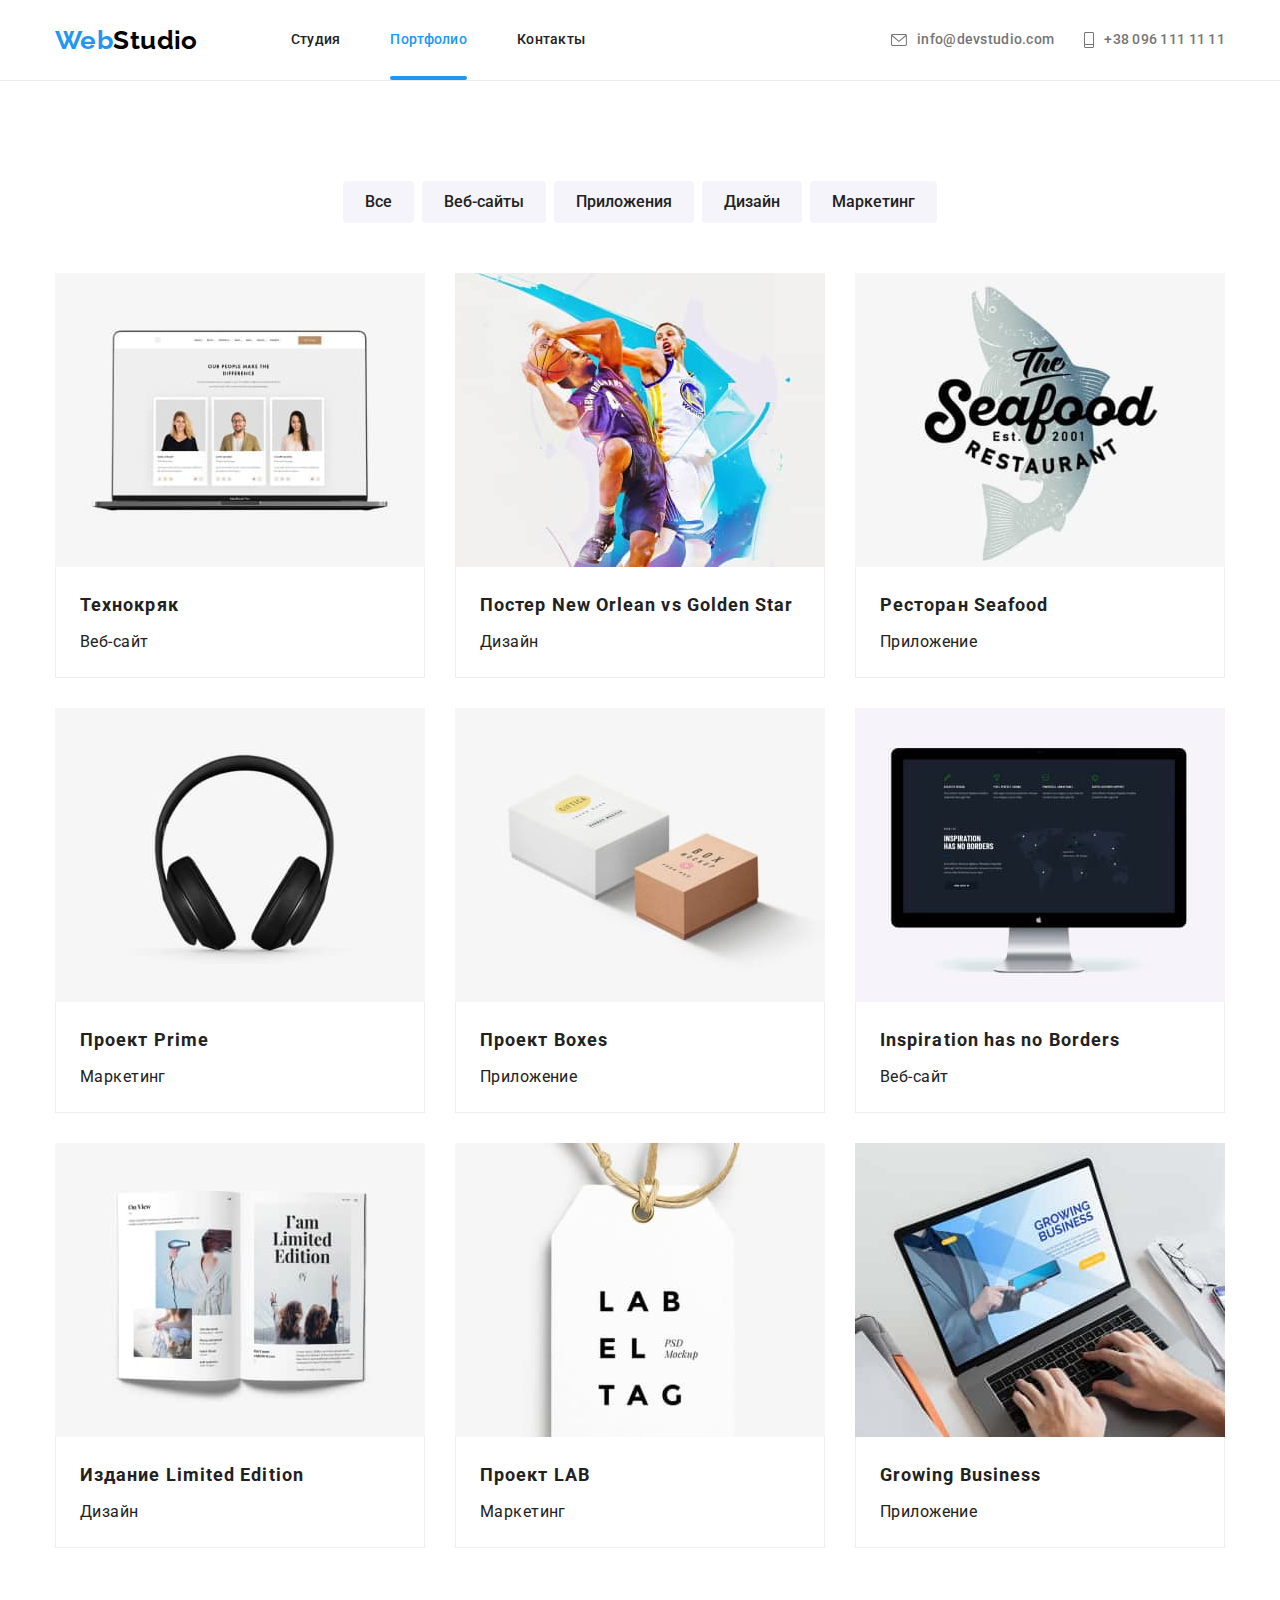
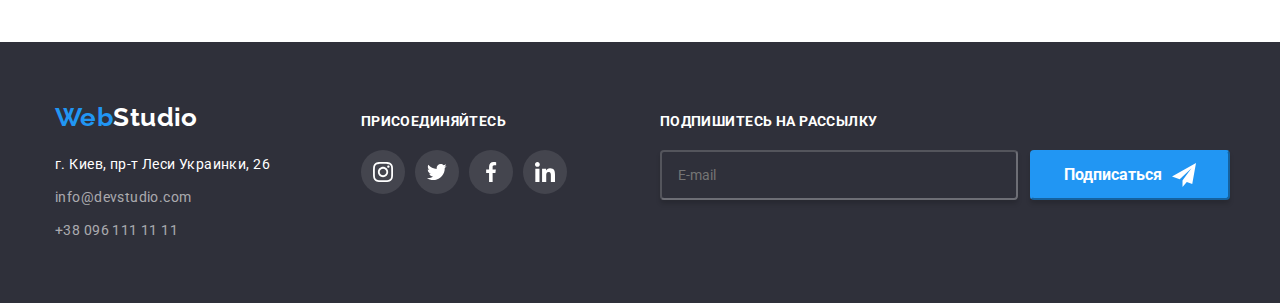
==== portfolio.html @ d02903e9 "формы валидация" ====
<!DOCTYPE html>
<html lang="ru">
<head>
    <meta charset="UTF-8">
    <meta http-equiv="X-UA-Compatible" content="IE=edge">
    <meta name="viewport" content="width=device-width, initial-scale=1.0">
    <title>Портфолио</title>
    <link rel="preconnect" href="https://fonts.gstatic.com">
    <link href="https://fonts.googleapis.com/css2?family=Raleway:wght@700&family=Roboto:wght@400;500;700;900&display=swap" rel="stylesheet">
    
    <link rel="stylesheet" href="https://cdnjs.cloudflare.com/ajax/libs/modern-normalize/1.0.0/modern-normalize.min.css">
    <link rel="stylesheet" href="./css/style.css">
</head>
<body>
    <header class="header">
        <div class="container header-container">
            <nav class="navigation">
                <a class="logo link" href="">Web<span class="logo-header">Studio</span></a>
                <ul class="menu list">
                    <li class="nav-menu"><a class="menu-link link nav " href="./index.html">Студия</a></li>
                    <li class="nav-menu"><a class="menu-link link nav current" href="./portfolio.html">Портфолио</a></li>
                    <li class="nav-menu"><a class="menu-link link nav" href="">Контакты</a></li>
                </ul>
            </nav>
            <ul class="contacts list">
                <li class="contact-blok">
                    <a class="cont-link link" href="mailto:info@devstudio.com">
                        <svg class="contact-icon" width="16px" height="12px">
                            <use href="./images/sprite.svg#mail"></use>
                        </svg>
                        info@devstudio.com</a>
                </li>
                <li class="contact-blok">
                    <a class="cont-link link" href="tel:+380961111111">
                        <svg class="contact-icon" width="10px" height="16px">
                            <use href="./images/sprite.svg#phone"></use>
                        </svg>
                        +38 096 111 11 11</a>
                </li>
            </ul>
        </div>
    </header>
    <main>
    <section class="portfolio">
        <h1 class="title visually-hidden">Наши проекты</h1>
        <div class="container">
        <ul class="list button-titles">
            <li class="button-blok">
                <button class="button-portf button" type="button">Все</button></li>
            <li class="button-blok">
                <button class="button-portf button" type="button">Веб-сайты</button></li>
            <li class="button-blok">
                <button class="button-portf button" type="button">Приложения</button></li>
            <li class="button-blok">
                <button class="button-portf button" type="button">Дизайн</button></li>
            <li class="button-blok">
                <button class="button-portf button" type="button">Маркетинг</button></li>
        </ul>
         <ul class="project-lists list">
            <li class="project-blok" >
                <a class="project-link link" href="">
                    <div class="description-bloc">
                        <img src="./images/portfolio/ws-technocryk.jpg" alt="ноутбук с заставкой компании">
                        <p class="description">Технокряк это современная площадка распространения коронавируса. Компании используют эту
                        платформу для цифрового
                        шпионажа и атак на защищённые сервера конкурентов.</p>
                    </div>
                    
                    <div class="bord">
                        <h2 class="title-primary">Технокряк</h2>
                        <p class="text-portf">Веб-сайт</p>
                    </div>
                </a>                
            </li>
            <li class="project-blok">
                <a class="project-link link" href="">
                    <img src="./images/portfolio/des-goldenstar.jpg" alt="два баскетболиста с мячем в прыжке">
                    <div class="bord">
                    <h2 class="title-primary">Постер New Orlean vs Golden Star</h2>
                    <p class="text-portf">Дизайн</p>
                </div>
                </a>
            </li>
            <li class="project-blok">
                <a class="project-link link" href="">
                    <img src="./images/portfolio/att-seafood.jpg" alt="логотип ресторана">
                    <div class="bord">
                    <h2 class="title-primary">Ресторан Seafood</h2>
                    <p class="text-portf">Приложение</p>  
                    </div> 
                </a>            
            </li>
            <li class="project-blok">
                <a class="project-link link" href="">
                    <img src="./images/portfolio/mar-prime.jpg" alt="наушники">
                    <div class="bord">
                    <h2 class="title-primary">Проект Prime</h2>
                    <p class="text-portf">Маркетинг</p>     
                    </div> 
                </a>         
            </li>
            <li class="project-blok">
                <a class="project-link link" href="">
                    <img src="./images/portfolio/boxes.jpg" alt="две коробки">
                    <div class="bord">
                    <h2 class="title-primary">Проект Boxes</h2>
                    <p class="text-portf">Приложение</p> 
                    </div>
                </a>               
            </li>
            <li class="project-blok">
                <a class="project-link link" href="">
                    <img src="./images/portfolio/ws-borders.jpg" alt="манитор компьютера">
                    <div class="bord">
                    <h2 class="title-primary">Inspiration has no Borders</h2>
                    <p class="text-portf">Веб-сайт</p>   
                    </div>
                </a>             
            </li>
            <li class="project-blok">
                <a class="project-link link" href="">
                    <img src="./images/portfolio/des-lim-edition.jpg" alt="открытый журнал">
                    <div class="bord">
                    <h2 class="title-primary">Издание Limited Edition</h2>
                    <p class="text-portf">Дизайн</p>   
                    </div>  
                </a>          
            </li>
            <li class="project-blok">
                <a class="project-link link" href="">
                    <img src="./images/portfolio/mar-lab.jpg" alt="ярлык с названием проекта">
                    <div class="bord">
                    <h2 class="title-primary">Проект LAB</h2>
                    <p class="text-portf">Маркетинг</p>   
                    </div>  
                </a>           
            </li>
            <li class="project-blok">
                <a class="project-link link" href="">
                    <img src="./images/portfolio/growing-business.jpg" alt="ноутбук с названием проекта">
                    <div class="bord">
                    <h2 class="title-primary">Growing Business</h2>
                    <p class="text-portf">Приложение</p>  
                    </div>   
                </a>           
            </li>
        </ul>
        </div>
    </section>
    </main>    
    <footer class="footer">
        <div class="container footer-blok">
            <div class="logo-address">
                <a class="logo link" href="">Web<span class="logo-footer">Studio</span></a>
                <address class="address">
                    <ul class="address-link list">
                        <li class="footer-link-board"><a class="address-link link nav" href="" target="_blank"
                                rel="noreferrer noopener">г. Киев, пр-т Леси Украинки, 26</a></li>
                        <li class="footer-link-board"><a class="mail-link link nav"
                                href="mailto:info@devstudio.com">info@devstudio.com</a></li>
                        <li><a class="tel-link link nav" href="tel:+380961111111">+38 096 111 11 11</a></li>
                    </ul>
                </address>
            </div>
            <div class="footer-social-link">
                <p class="footer-social-text">присоединяйтесь</p>
                <ul class="social-list footer-social-list list">
                    <li class="social-list-item footer-social-list-item">
                        <a class="social-list-link footer-social-list-link" href="">
                            <svg class="social-list-icon footer-social-list-icon" width="20px" height="20px">
                                <use href="./images/sprite.svg#instagram"></use>
                            </svg>
                        </a>
                    </li>
                    <li class="social-list-item footer-social-list-item">
                        <a class="social-list-link footer-social-list-link" href="">
                            <svg class="social-list-icon footer-social-list-icon" width="20px" height="20px">
                                <use href="./images/sprite.svg#twitter"></use>
                            </svg>
                        </a>
                    </li>
                    <li class="social-list-item footer-social-list-item">
                        <a class="social-list-link footer-social-list-link" href="">
                            <svg class="social-list-icon footer-social-list-icon" width="20px" height="20px">
                                <use href="./images/sprite.svg#facebook"></use>
                            </svg>
                        </a>
                    </li>
                    <li class="social-list-item footer-social-list-item">
                        <a class="social-list-link footer-social-list-link" href="">
                            <svg class="social-list-icon footer-social-list-icon" width="20px" height="20px">
                                <use href="./images/sprite.svg#linkedin"></use>
                            </svg>
                        </a>
                    </li>
                </ul>
            </div>
        <form action="#" class="email-form">
            <p class="email-form-text">Подпишитесь на рассылку</p>
            <div class="email-form-block">
                <label class="email-form-field">
                    <input type="email" class="email-form-input" placeholder="E-mail">
                </label>
                <button type="submit" class="email-form-button">Подписаться
                    <svg class="email-form-button-icon" width="24px" height="24px">
                        <use href="./images/sprite.svg#icon-send"></use>
                    </svg>
                </button>
            </div>
        </form>
        </div>
    </footer>
</body>
</html>
---- css/style.css ----
:root {
  --main-font: 'Roboto', sans-serif;
  --secondary-font: 'Raleway', sans-serif;
  --accent-color: #2196f3;
  --secondary-color: #757575;
  --body-color: #212121;
  --white-color: #fff;
  --background-color-footer-header: #2f303a;
  --nav-footer-color: #ffffff99;
  --black-color: #000;
  --indent: 30px;
  --background-icon-button: #f5f4fa;
  --icon-color: #afb1b8;
}
h1,
h2,
h3,
h4,
h5,
h6,
p {
  margin-top: 0;
  margin-bottom: 0;
}
ul,
ol {
  margin-top: 0;
  margin-bottom: 0;
  padding-left: 0;
}
img {
  display: block;
}
body {
  color: var(--body-color);
  font-family: var(--main-font);
  font-size: 14px;
  letter-spacing: 0.03em;
  font-style: normal;
  font-weight: 400;
}
/* ===  COMPONENTS  === */
.list {
  list-style: none;
}
.link {
  text-decoration: none;
  color: var(--body-color);
}
.current {
  color: var(--accent-color);
}
.visually-hidden {
  position: absolute;
  width: 1px;
  height: 1px;
  margin: -1px;
  border: 0;
  padding: 0;

  white-space: nowrap;
  clip-path: inset(100%);
  clip: rect(0 0 0 0);
  overflow: hidden;
}
.container {
  width: 1200px;
  padding-left: 15px;
  padding-right: 15px;
  margin: 0 auto;
}

.section-title {
  font-weight: 700;
  font-size: 36px;
  line-height: 1.17;
  text-align: center;
}

.button {
  cursor: pointer;
}
.current {
  position: relative;
  color: var(--accent-color);
}
.current::after {
  content: ' ';
  display: block;
  position: absolute;
  width: 100%;
  height: 4px;
  border-radius: 2px;
  background-color: var(--accent-color);
  margin-top: 28px;
}
/* ===== header =====*/
.header-container {
  display: flex;
  align-items: center;
  justify-content: space-between;
}
.header {
  border-bottom: 1px solid #ececec;
}
.navigation {
  display: flex;
  align-items: center;
}
.menu {
  display: flex;
  justify-content: center;
}
.menu-link {
  display: block;
  transition-property: color;
  transition-duration: 250ms;
  transition-timing-function: cubic-bezier(0.4, 0, 0.2, 1);
}
.nav-menu:not(:last-child) {
  margin-right: 50px;
}
.menu-link:hover,
.menu-link:focus {
  color: var(--accent-color);
}
.logo {
  font-family: var(--secondary-font);
  font-weight: 700;
  font-size: 26px;
  line-height: 1.19;
  color: var(--accent-color);
  margin-right: 93px;
  transition-property: color;
  transition-duration: 250ms;
  transition-timing-function: cubic-bezier(0.4, 0, 0.2, 1);
}
.logo-header {
  color: var(--black-color);
  transition-property: color;
  transition-duration: 250ms;
  transition-timing-function: cubic-bezier(0.4, 0, 0.2, 1);
}
.logo-header:hover,
.logo-header:focus {
  color: var(--accent-color);
}
.logo:hover,
.logo:focus {
  color: var(--accent-color);
}

.menu,
.cont-link {
  font-family: var(--main-font);
  font-weight: 500;
  line-height: 1.14;
  letter-spacing: 0.02em;
  color: var(--secondary-color);
}
.contacts {
  display: flex;
  justify-content: center;
}
.contact-blok {
  display: flex;
  align-items: center;
  fill: var(--secondary-color);
}
.contact-blok:not(:first-child) {
  margin-left: var(--indent);
}
.cont-link {
  display: flex;
  align-items: center;
  padding: 32px 0;
  transition-property: color;
  transition-duration: 250ms;
  transition-timing-function: cubic-bezier(0.4, 0, 0.2, 1);
}
.contact-icon {
  align-items: center;
  margin-right: 10px;
  transition-property: color;
  transition-duration: 250ms;
  transition-timing-function: cubic-bezier(0.4, 0, 0.2, 1);
}
.cont-link:hover,
.cont-link:focus {
  color: var(--accent-color);
}
.cont-link:hover .contact-icon,
.cont-link:focus .contact-icon {
  fill: var(--accent-color);
}

/* ===== end header =====*/
/* ======== hero ========*/
.hero {
  background-color: #c4c4c4;
  text-align: center;
  padding-top: 200px;
  padding-bottom: 200px;
  background-image: linear-gradient(rgba(47, 48, 58, 0.4), rgba(47, 48, 58, 0.4)),
    url(../images/hero.jpg);
  background-repeat: no-repeat;
  max-width: 1600px;
  margin: auto;
  background-position: center;
  background-size: cover;
}
.hero-title {
  font-weight: 900;
  font-size: 44px;
  line-height: 1.36;
  letter-spacing: 0.06em;
  text-transform: uppercase;
  color: var(--white-color);
  margin-bottom: var(--indent);
}
.hero-button {
  font-style: normal;
  font-weight: 700;
  font-size: 16px;
  line-height: 1.88;
  display: flex;
  letter-spacing: 0.06em;
  color: var(--white-color);
  background-color: var(--accent-color);
  margin-left: auto;
  margin-right: auto;
  padding: 10px 32px;
  border-radius: 4px;
  border: transparent;
}
/* ======== end hero ========*/
/* ======  advantages ====== */
.advant-lists {
  align-content: center;
  display: flex;
}
.section-bord {
  padding: 94px 0;
}
.advant-menu {
  flex-basis: calc(100% / 4);
}
.advant-menu:not(:last-child) {
  margin-right: var(--indent);
}
.advant-title {
  font-weight: 700;
  line-height: 1.14;
  margin-top: var(--indent);
  text-transform: uppercase;
}
.text {
  line-height: 1.71;
  color: var(--secondary-color);
  display: block;
  margin-top: 10px;
}
.icon-blok {
  display: flex;
  align-items: center;
  justify-content: center;
  height: 120px;
  border: 1px solid var(--background-icon-button);
  border-radius: 4px;
  background-color: var(--background-icon-button);
}

/* ===== end advantages ===== */
/* ======== our work ======== */
.work {
  padding-bottom: 94px;
}
.section-title {
  margin-bottom: 50px;
}
.work-lists {
  display: flex;
  flex-wrap: wrap;
}
.work-img {
  width: 370px;
  position: relative;
  overflow: hidden;
}
.work-img:not(:last-child) {
  margin-right: var(--indent);
}
.work-text {
  position: absolute;
  left: 0;
  bottom: 0;
  width: 100%;
  height: 70px;
  display: flex;
  justify-content: center;
  align-items: center;
  color: var(--white-color);
  background-color: rgba(47, 48, 58, 0.8);
  text-transform: uppercase;
}
/* ====== end our work ======= */
/* ======== our team ======== */

.team {
  background-color: var(--background-icon-button);
  padding-top: 94px;
  padding-bottom: 94px;
}
.section-title {
  margin-bottom: 50px;
}
.team-list {
  display: flex;
  flex-wrap: wrap;
  margin-right: calc(-1 * var(--indent));
  margin-bottom: calc(-1 * var(--indent));
}
.social-list {
  display: flex;
  justify-content: space-between;
}
.social-list-link:hover,
.social-list-link:focus {
  background-color: var(--accent-color);
}
.social-list-icon {
  fill: var(--icon-color);
  transition-property: fill;
  transition-duration: 250ms;
  transition-timing-function: cubic-bezier(0.4, 0, 0.2, 1);
}
.social-list-link:hover .social-list-icon,
.social-list-link:focus .social-list-icon {
  fill: var(--white-color);
}
.social-list-link {
  display: flex;
  width: 44px;
  height: 44px;
  background-color: var(--white-color);
  border-radius: 50%;
  align-items: center;
  justify-content: center;
  transition-property: background-color;
  transition-duration: 250ms;
  transition-timing-function: cubic-bezier(0.4, 0, 0.2, 1);
}
.staff {
  flex-basis: calc(100% / 4 - var(--indent));
  margin-right: var(--indent);
  margin-bottom: var(--indent);
  background: var(--white-color);
  box-shadow: 0px 1px 3px rgba(0, 0, 0, 0.12), 0px 1px 1px rgba(0, 0, 0, 0.14),
    0px 2px 1px rgba(0, 0, 0, 0.2);
  border-radius: 0px 0px 4px 4px;
}
.staff-title {
  font-weight: 500;
  font-size: 16px;
  line-height: 1.19;
  text-align: center;
  margin-bottom: 10px;
}
.staff-text {
  font-size: 16px;
  line-height: 1.19;
  text-align: center;
  color: var(--secondary-color);
  margin-bottom: 16px;
}
.name-box {
  padding: 30px 32px;
}
/* ====== end our team ======= */

/* ===== our clients ===== */
.clients-box {
  display: flex;
  justify-content: space-between;
}
.clients-title {
  text-align: center;
  margin-bottom: 50px;
}
.client-link {
  display: flex;
  width: 170px;
  height: 92px;
  align-items: center;
  justify-content: center;
  border: 1px solid var(--icon-color);
  border-radius: 4px;
  transition-property: border-color;
  transition-duration: 250ms;
  transition-timing-function: cubic-bezier(0.4, 0, 0.2, 1);
}
.client-logo {
  fill: var(--icon-color);
  transition-property: fill;
  transition-duration: 250ms;
  transition-timing-function: cubic-bezier(0.4, 0, 0.2, 1);
}
.client-link:hover,
.client-link:focus {
  border-color: var(--accent-color);
}
.client-link:hover .client-logo,
.client-link:focus .client-logo {
  fill: var(--accent-color);
}

/* ===== end our clients ===== */

/* ======= footer ========= */
.footer {
  background-color: var(--background-color-footer-header);
  padding-top: 60px;
  padding-bottom: 60px;
}
.footer-link-board {
  margin-bottom: 9px;
}
.logo-footer {
  color: var(--white-color);
  transition-property: color;
  transition-duration: 250ms;
  transition-timing-function: cubic-bezier(0.4, 0, 0.2, 1);
}
.logo-footer:hover,
.logo-footer:focus {
  color: var(--accent-color);
}
.address-link,
.mail-link,
.tel-link {
  font-style: normal;
  font-family: var(--main-font);
  line-height: 1.71;
}
.address-link {
  color: var(--white-color);
  margin-top: 20px;
}
.mail-link,
.tel-link {
  color: var(--nav-footer-color);
}
.footer-blok {
  display: flex;
  align-items: baseline;
}
.footer-social-link {
  margin-left: 70px;
  margin-right: 93px;
}
.footer-social-text {
  font-weight: 700;
  font-size: 14px;
  line-height: 1.14;
  text-align: left;
  text-transform: uppercase;
  color: var(--white-color);
  margin-bottom: 20px;
  fill: var(--accent-color);
}
.footer-social-list-item:not(:first-child) {
  margin-left: 10px;
}
.footer-social-list-link {
  background-color: rgba(255, 255, 255, 0.1);
}
.footer-social-list-icon {
  fill: var(--white-color);
}
.email-form-text {
  font-weight: 700;
  font-size: 14px;
  line-height: 1.17;
  text-align: left;
  text-transform: uppercase;
  color: var(--white-color);
  margin-bottom: 20px;
}
.email-form-block {
display: flex;
justify-content: space-between;
}
.email-form-input {
  width: 358px;
  height: 50px;
  color: var(--white-color);
  background-color: var(--background-color-footer-header);
  border-color: rgba(255, 255, 255, 0.3);
  border-radius: 4px;
  box-shadow: 0 4px 4px rgba(0, 0, 0, 0.15);
  padding-left: 16px;
}
.email-form-input::placeholder {
  color: rgba(255, 255, 255, 0,6);
}
.email-form-button {
  width: 200px;
  height: 50px;
  display: flex;
  align-items: center;
  justify-content: center;
  fill: var(--white-color);
  background-color: var(--accent-color);
  font-weight: 700;
  font-size: 16px;
  line-height: 1.88;
  color: var(--white-color);
  box-shadow: 0 4px 4px rgba(0, 0, 0, 0.15);
  border-color: var(--accent-color);
  border-radius: 4px;
  padding: 0;
}
.email-form-button-icon {
  margin-left: 10px;
}
.email-form-field {
  margin-right: 12px;
}

/* ====== end footer ======= */

/* ==portfolio== */
.portfolio {
  padding-top: 100px;
  padding-bottom: 94px;
}
.button-titles {
  display: flex;
  margin-bottom: 50px;
  justify-content: center;
}
.button-portf {
  font-family: var(--main-font);
  font-weight: 500;
  font-size: 16px;
  line-height: 1.63;
  text-align: center;
  color: var(--body-color);
  padding: 8px 22px;
  border-radius: 4px;
  background: var(--background-icon-button);
  border: transparent;
  transition-property: background-color, color, box-shadow;
  transition-duration: 250ms;
  transition-timing-function: cubic-bezier(0.4, 0, 0.2, 1);
}
.button-blok:not(:last-child) {
  margin-right: 8px;
}
.button-portf:hover,
.button-portf:focus {
  background-color: var(--accent-color);
  color: var(--white-color);
  box-shadow: 0px 3px 1px rgba(0, 0, 0, 0.1), 0px 1px 2px rgba(0, 0, 0, 0.08),
    0px 2px 2px rgba(0, 0, 0, 0.12);
}
.project-lists {
  display: flex;
  flex-wrap: wrap;
  margin-right: calc(-1 * var(--indent));
  margin-bottom: calc(-1 * var(--indent));
}
.project-blok {
  display: flex;
  flex-basis: calc(100% / 3 - var(--indent));
  margin-right: var(--indent);
  margin-bottom: var(--indent);
}
.project-link {
  transition-property: box-shadow;
  transition-duration: 250ms;
  transition-timing-function: cubic-bezier(0.4, 0, 0.2, 1);
}
.project-link:hover,
.project-link:focus {
  box-shadow: 1px 4px 6px rgba(0, 0, 0, 0.16), 0 4px 4px rgba(0, 0, 0, 0.06),
    0 1px 1px rgba(0, 0, 0, 0.12);
}
.description-bloc {
  position: relative;
  overflow: hidden;
}
.description {
  font-family: var(--main-font);
  font-weight: 400;
  font-size: 18px;
  line-height: 1.56;
  color: var(--white-color);
  text-align: left;
  position: absolute;
  width: 100%;
  height: 100%;
  top: 0;
  left: 0;
  background-color: rgba(33, 150, 243, 0.9);
  padding: 24px 63px;
  overflow: auto;
  transform: translateY(100%);
  transition: transform;
  transition-duration: 250ms;
  transition-timing-function: cubic-bezier(0.4, 0, 0.2, 1);
}
.project-link:hover .description,
.project-link:focus .description {
  transform: translateY(0%);
}
.bord {
  padding: 20px 24px;
  border: 1px solid #eeeeee;
  border-top: transparent;
}
.title-primary {
  font-family: var(--main-font);
  font-weight: 700;
  font-size: 18px;
  line-height: 2;
  letter-spacing: 0.06em;
  color: var(--body-color);
  margin-bottom: 4px;
  text-align: left;
}
.text-portf {
  font-family: var(--main-font);
  font-size: 16px;
  line-height: 1.88;
  color: var(--secondary-font);
  text-align: left;
}
/* ======  modal window ======== */
.backdrop {
  position: fixed;
  top: 0;
  left: 0;
  z-index: 300;
  width: 100vw;
  height: 100vh;
  background-color: rgba(0, 0, 0, 0.5);
}
.modal {
  position: absolute;
  width: 528px;
  height: 581px;
  background-color: var(--white-color);
  border-radius: 4px;
  top: 50%;
  left: 50%;
  transform: translate(-50%, -50%);
}
.is-hidden {
  opacity: 0;
  pointer-events: none;
  visibility: hidden;
}
.modal-close-button {
  position: absolute;
  top: 8px;
  right: 8px;
  width: 30px;
  height: 30px;
  border-radius: 50%;
  border: 1px solid rgba(0, 0, 0, 0.1);
  padding: 0;
  cursor: pointer;
  box-shadow: 0 1px 3px rgba(0, 0, 0, 0.12), 0 1px 1px rgba(0, 0, 0, 0.14),
    0 2px 1px rgba(0, 0, 0, 0.2);
} 
.modal-form {
  display: flex;
  flex-direction: column;
  padding: 40px;
 }
.modal-form-head {
  font-weight: 700;
  font-size: 20px;  
  line-height: 1.17;
  text-align: center;
  margin-bottom: 12px;
}
.modal-form-field {
  margin-bottom: 10px;
}
.modal-form-input {
  width: 100%;
  padding-left: 42px;
  height: 40px;
  border-radius: 4px;
  border: 1px solid rgba(33, 33, 33, 0.2);
 
}
.modal-form-message {
  width: 100%;
  height: 120px;
  resize: none;
  border-radius: 4px;
  border: 1px solid rgba(33, 33, 33, 0.2);
  margin-top: 4px;
  padding: 12px 16px;
}
.modal-form-message::placeholder {
  color: rgba(117, 117, 117, 0.5);
}
.modal-form-message:focus {
  outline: none;
  border-color: var(--accent-color);
}
.modal-form-checkbox-policy {
  font-weight: 400;
  font-size: 14px;  
  line-height: 1.71;
  margin-bottom: 30px;
  
}
.modal-form-checkbox-policy::before {
  content: "";
  display: inline-block;
  width: 16px;
  height: 15px;
  border: 1px solid #212121;
  cursor: pointer;
  vertical-align: middle;
  margin-right:  8px;
  background-color: var(--white-color);
  background-image: url(./images/sprite.svg#icon-check);
}
.modal-form-checkbox:checked + .modal-form-checkbox-policy::before {
  border:var(--accent-color);
  background-color: var(--accent-color);
}
.policy-link {
  color: var(--accent-color);
}
.modal-form-button {
  padding: 10px 55px; 
  cursor: pointer;
  align-self: center;
  font-weight: 700;
  font-size: 16px;  
  line-height: 1.88;
  color: var(--white-color);
  border-radius: 4px;
  border: 1px solid var(--accent-color);
  background-color: var(--accent-color);
  box-shadow: 0 4px 4px rgba(0, 0, 0, 0.15);
}
.modal-form-wrapper {
  position: relative;
  display: block;
  margin-top: 4px;
}
.modal-form-icon {
  position: absolute;
  left: 15px;
  top: 50%;
  transform: translateY(-50%);
}
.modal-form-input:focus {
  border-color: var(--accent-color);
  outline: none;
}
.modal-form-input:focus + .modal-form-icon {
  fill: var(--accent-color);
}

/* ======  end modal window ========
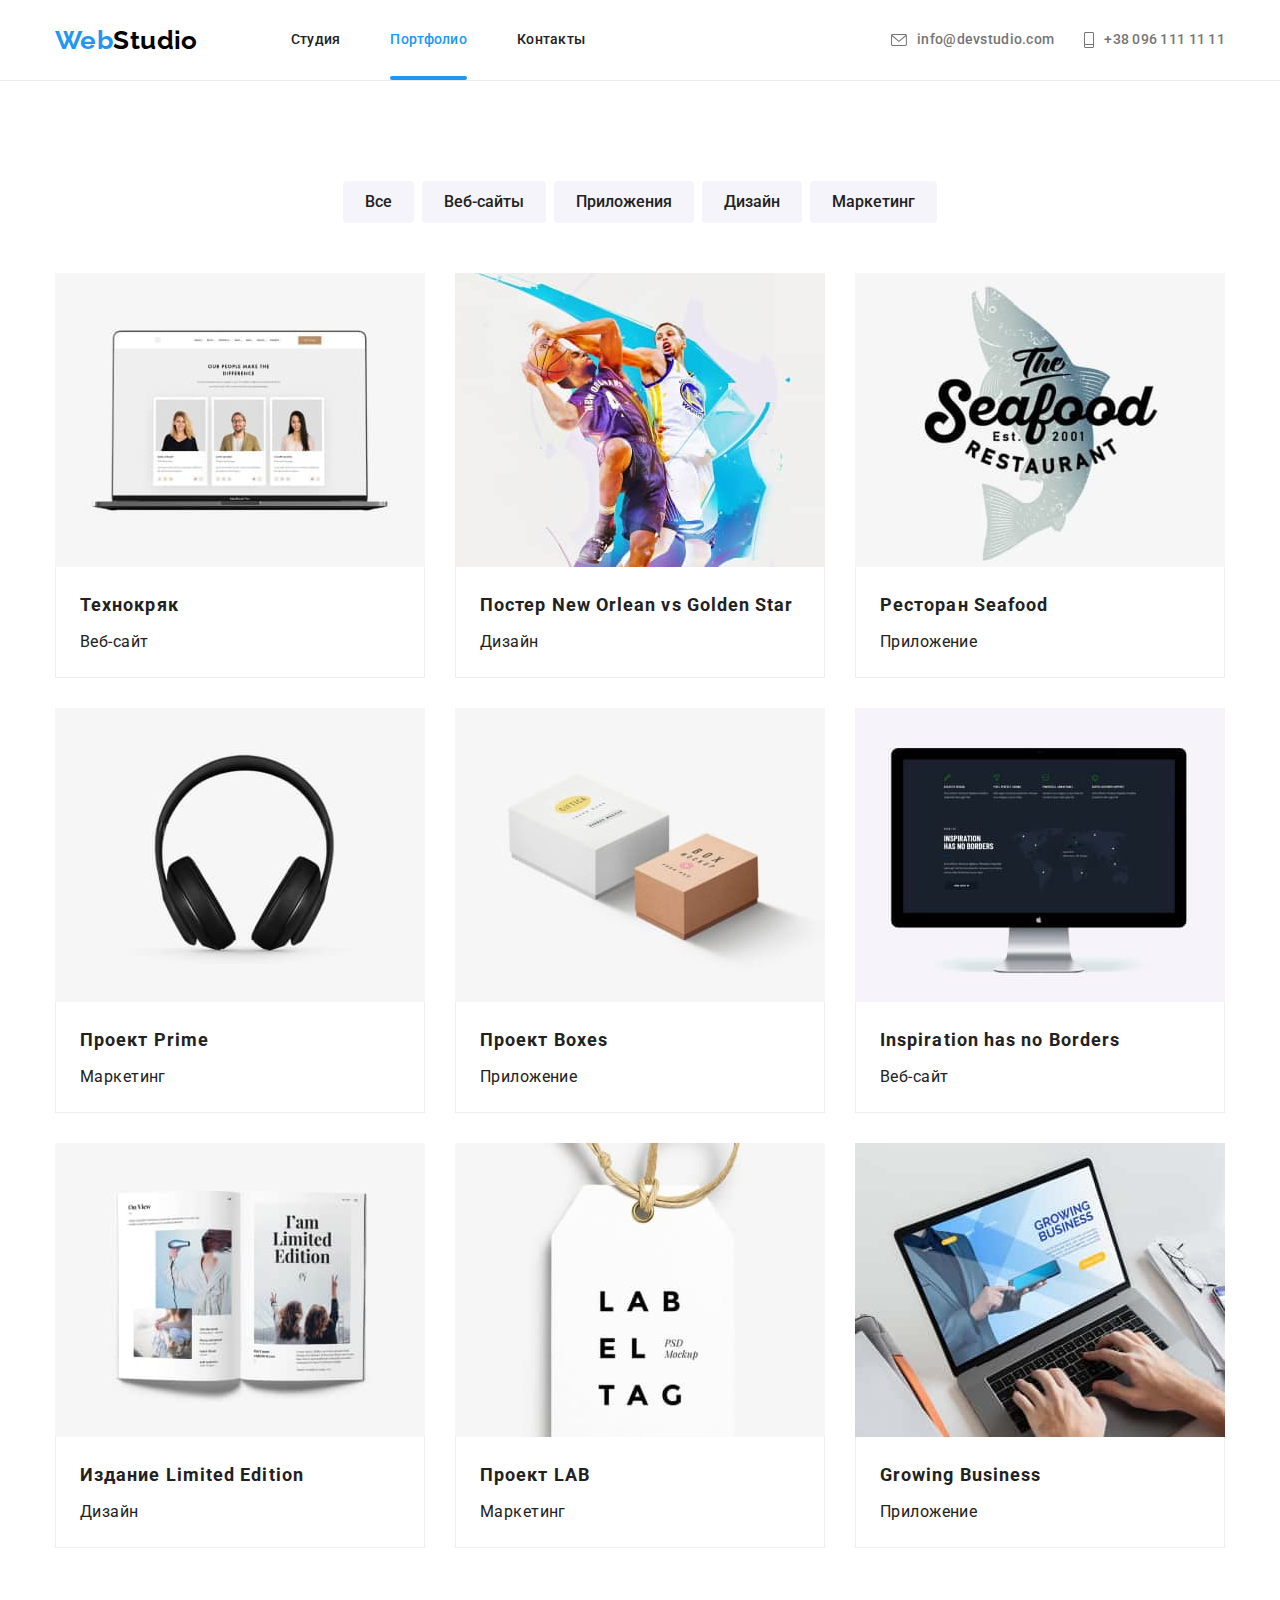
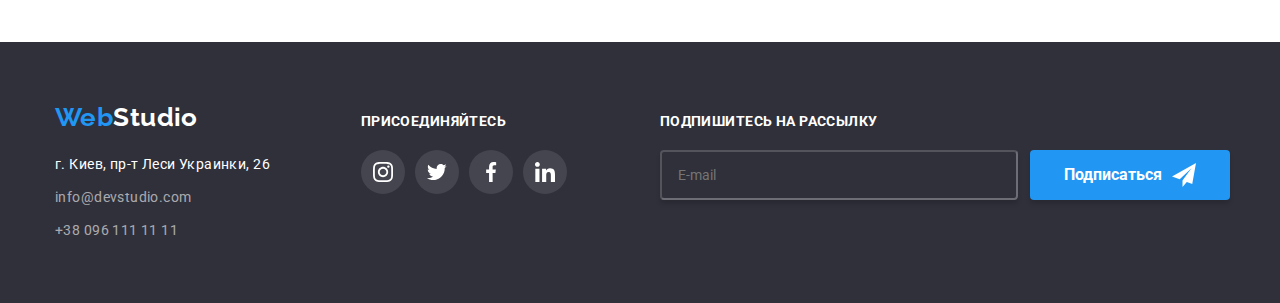
==== commit 4d05e258: "добавляет оверлей" ====
--- a/portfolio.html
+++ b/portfolio.html
@@ -56,93 +56,142 @@
             <li class="button-blok">
                 <button class="button-portf button" type="button">Маркетинг</button></li>
         </ul>
-         <ul class="project-lists list">
-            <li class="project-blok" >
+        <ul class="project-lists list">
+            <li class="project-blok">
                 <a class="project-link link" href="">
                     <div class="description-bloc">
                         <img src="./images/portfolio/ws-technocryk.jpg" alt="ноутбук с заставкой компании">
-                        <p class="description">Технокряк это современная площадка распространения коронавируса. Компании используют эту
-                        платформу для цифрового
-                        шпионажа и атак на защищённые сервера конкурентов.</p>
-                    </div>
-                    
+                        <p class="description">Технокряк это современная площадка распространения коронавируса. Компании
+                            используют эту
+                            платформу для цифрового
+                            шпионажа и атак на защищённые сервера конкурентов.</p>
+                    </div>
+        
                     <div class="bord">
                         <h2 class="title-primary">Технокряк</h2>
                         <p class="text-portf">Веб-сайт</p>
                     </div>
-                </a>                
-            </li>
-            <li class="project-blok">
-                <a class="project-link link" href="">
-                    <img src="./images/portfolio/des-goldenstar.jpg" alt="два баскетболиста с мячем в прыжке">
-                    <div class="bord">
-                    <h2 class="title-primary">Постер New Orlean vs Golden Star</h2>
-                    <p class="text-portf">Дизайн</p>
-                </div>
-                </a>
-            </li>
-            <li class="project-blok">
-                <a class="project-link link" href="">
-                    <img src="./images/portfolio/att-seafood.jpg" alt="логотип ресторана">
-                    <div class="bord">
-                    <h2 class="title-primary">Ресторан Seafood</h2>
-                    <p class="text-portf">Приложение</p>  
-                    </div> 
-                </a>            
-            </li>
-            <li class="project-blok">
-                <a class="project-link link" href="">
-                    <img src="./images/portfolio/mar-prime.jpg" alt="наушники">
-                    <div class="bord">
-                    <h2 class="title-primary">Проект Prime</h2>
-                    <p class="text-portf">Маркетинг</p>     
-                    </div> 
-                </a>         
-            </li>
-            <li class="project-blok">
-                <a class="project-link link" href="">
-                    <img src="./images/portfolio/boxes.jpg" alt="две коробки">
-                    <div class="bord">
-                    <h2 class="title-primary">Проект Boxes</h2>
-                    <p class="text-portf">Приложение</p> 
-                    </div>
-                </a>               
-            </li>
-            <li class="project-blok">
-                <a class="project-link link" href="">
-                    <img src="./images/portfolio/ws-borders.jpg" alt="манитор компьютера">
-                    <div class="bord">
-                    <h2 class="title-primary">Inspiration has no Borders</h2>
-                    <p class="text-portf">Веб-сайт</p>   
-                    </div>
-                </a>             
-            </li>
-            <li class="project-blok">
-                <a class="project-link link" href="">
-                    <img src="./images/portfolio/des-lim-edition.jpg" alt="открытый журнал">
-                    <div class="bord">
-                    <h2 class="title-primary">Издание Limited Edition</h2>
-                    <p class="text-portf">Дизайн</p>   
-                    </div>  
-                </a>          
-            </li>
-            <li class="project-blok">
-                <a class="project-link link" href="">
-                    <img src="./images/portfolio/mar-lab.jpg" alt="ярлык с названием проекта">
-                    <div class="bord">
-                    <h2 class="title-primary">Проект LAB</h2>
-                    <p class="text-portf">Маркетинг</p>   
-                    </div>  
-                </a>           
-            </li>
-            <li class="project-blok">
-                <a class="project-link link" href="">
-                    <img src="./images/portfolio/growing-business.jpg" alt="ноутбук с названием проекта">
-                    <div class="bord">
-                    <h2 class="title-primary">Growing Business</h2>
-                    <p class="text-portf">Приложение</p>  
-                    </div>   
-                </a>           
+                </a>
+            </li>
+            <li class="project-blok">
+                <a class="project-link link" href="">
+                    <div class="description-bloc">
+                        <img src="./images/portfolio/des-goldenstar.jpg" alt="два баскетболиста с мячем в прыжке">
+                        <p class="description">Технокряк это современная площадка распространения коронавируса. Компании
+                            используют эту
+                            платформу для цифрового
+                            шпионажа и атак на защищённые сервера конкурентов.</p>
+                    </div>
+                    <div class="bord">
+                        <h2 class="title-primary">Постер New Orlean vs Golden Star</h2>
+                        <p class="text-portf">Дизайн</p>
+                    </div>
+                </a>
+            </li>
+            <li class="project-blok">
+                <a class="project-link link" href="">
+                    <div class="description-bloc">
+                        <img src="./images/portfolio/att-seafood.jpg" alt="логотип ресторана">
+                        <p class="description">Технокряк это современная площадка распространения коронавируса. Компании
+                            используют эту
+                            платформу для цифрового
+                            шпионажа и атак на защищённые сервера конкурентов.</p>
+                    </div>
+                    <div class="bord">
+                        <h2 class="title-primary">Ресторан Seafood</h2>
+                        <p class="text-portf">Приложение</p>
+                    </div>
+                </a>
+            </li>
+            <li class="project-blok">
+                <a class="project-link link" href="">
+                    <div class="description-bloc">
+                        <img src="./images/portfolio/mar-prime.jpg" alt="наушники">
+                        <p class="description">Технокряк это современная площадка распространения коронавируса. Компании
+                            используют эту
+                            платформу для цифрового
+                            шпионажа и атак на защищённые сервера конкурентов.</p>
+                    </div>
+                    <div class="bord">
+                        <h2 class="title-primary">Проект Prime</h2>
+                        <p class="text-portf">Маркетинг</p>
+                    </div>
+                </a>
+            </li>
+            <li class="project-blok">
+                <a class="project-link link" href="">
+                    <div class="description-bloc">
+                        <img src="./images/portfolio/boxes.jpg" alt="две коробки">
+                        <p class="description">Технокряк это современная площадка распространения коронавируса. Компании
+                            используют эту
+                            платформу для цифрового
+                            шпионажа и атак на защищённые сервера конкурентов.</p>
+                    </div>
+                    <div class="bord">
+                        <h2 class="title-primary">Проект Boxes</h2>
+                        <p class="text-portf">Приложение</p>
+                    </div>
+                </a>
+            </li>
+            <li class="project-blok">
+                <a class="project-link link" href="">
+                    <div class="description-bloc">
+                        <img src="./images/portfolio/ws-borders.jpg" alt="манитор компьютера">
+                        <p class="description">Технокряк это современная площадка распространения коронавируса. Компании
+                            используют эту
+                            платформу для цифрового
+                            шпионажа и атак на защищённые сервера конкурентов.</p>
+                    </div>
+                    <div class="bord">
+                        <h2 class="title-primary">Inspiration has no Borders</h2>
+                        <p class="text-portf">Веб-сайт</p>
+                    </div>
+                </a>
+            </li>
+            <li class="project-blok">
+                <a class="project-link link" href="">
+                    <div class="description-bloc">
+                        <img src="./images/portfolio/des-lim-edition.jpg" alt="открытый журнал">
+                        <p class="description">Технокряк это современная площадка распространения коронавируса. Компании
+                            используют эту
+                            платформу для цифрового
+                            шпионажа и атак на защищённые сервера конкурентов.</p>
+                    </div>
+                    <div class="bord">
+                        <h2 class="title-primary">Издание Limited Edition</h2>
+                        <p class="text-portf">Дизайн</p>
+                    </div>
+                </a>
+            </li>
+            <li class="project-blok">
+                <a class="project-link link" href="">
+                    <div class="description-bloc">
+                        <img src="./images/portfolio/mar-lab.jpg" alt="ярлык с названием проекта">
+                        <p class="description">Технокряк это современная площадка распространения коронавируса. Компании
+                            используют эту
+                            платформу для цифрового
+                            шпионажа и атак на защищённые сервера конкурентов.</p>
+                    </div>
+                    <div class="bord">
+                        <h2 class="title-primary">Проект LAB</h2>
+                        <p class="text-portf">Маркетинг</p>
+                    </div>
+                </a>
+            </li>
+            <li class="project-blok">
+                <a class="project-link link" href="">
+                    <div class="description-bloc">
+                        <img src="./images/portfolio/growing-business.jpg" alt="ноутбук с названием проекта">
+                        <p class="description">Технокряк это современная площадка распространения коронавируса. Компании
+                            используют эту
+                            платформу для цифрового
+                            шпионажа и атак на защищённые сервера конкурентов.</p>
+                    </div>
+                    <div class="bord">
+                        <h2 class="title-primary">Growing Business</h2>
+                        <p class="text-portf">Приложение</p>
+                    </div>
+                </a>
             </li>
         </ul>
         </div>
--- a/css/style.css
+++ b/css/style.css
@@ -112,7 +112,8 @@
   justify-content: center;
 }
 .menu-link {
-  display: block;
+  display: block; 
+  padding: 32px 0;
   transition-property: color;
   transition-duration: 250ms;
   transition-timing-function: cubic-bezier(0.4, 0, 0.2, 1);
@@ -131,6 +132,7 @@
   line-height: 1.19;
   color: var(--accent-color);
   margin-right: 93px;
+  padding: 24px 0;
   transition-property: color;
   transition-duration: 250ms;
   transition-timing-function: cubic-bezier(0.4, 0, 0.2, 1);
@@ -384,6 +386,9 @@
   justify-content: space-between;
 }
 .clients-title {
+  font-weight: 700;
+  font-size: 36px;
+  line-height: 1.17;
   text-align: center;
   margin-bottom: 50px;
 }
@@ -519,6 +524,7 @@
   border-color: var(--accent-color);
   border-radius: 4px;
   padding: 0;
+  border: none;
 }
 .email-form-button-icon {
   margin-left: 10px;
@@ -713,28 +719,37 @@
   outline: none;
   border-color: var(--accent-color);
 }
-.modal-form-checkbox-policy {
-  font-weight: 400;
-  font-size: 14px;  
-  line-height: 1.71;
+.check {
+  display: block;
+  padding-left: 20px;
+  text-align: center;
   margin-bottom: 30px;
-  
-}
-.modal-form-checkbox-policy::before {
-  content: "";
-  display: inline-block;
+}
+.check_input {
+  -webkit-appearance: none;
+  position: absolute;
+}
+.check_box {
+  margin-left: -20px;
+  position: absolute;
   width: 16px;
   height: 15px;
-  border: 1px solid #212121;
-  cursor: pointer;
-  vertical-align: middle;
-  margin-right:  8px;
-  background-color: var(--white-color);
-  background-image: url(./images/sprite.svg#icon-check);
-}
-.modal-form-checkbox:checked + .modal-form-checkbox-policy::before {
-  border:var(--accent-color);
+  border: 2px solid #212121;
+  border-radius: 2px;
+  transition: transform;
+  transition-duration: 250ms;
+  transition-timing-function: cubic-bezier(0.4, 0, 0.2, 1);
+}
+.check_input:focus + .check_box{
+  border-color: var(--accent-color);
+}
+.check_input:checked + .check_box {
+  border-color: var(--accent-color);
   background-color: var(--accent-color);
+  background-image: url(../images/check.svg);
+  background-repeat: no-repeat;
+  background-size: cover;
+  background-position: center;
 }
 .policy-link {
   color: var(--accent-color);
@@ -762,6 +777,9 @@
   left: 15px;
   top: 50%;
   transform: translateY(-50%);
+  transition: transform;
+  transition-duration: 250ms;
+  transition-timing-function: cubic-bezier(0.4, 0, 0.2, 1);
 }
 .modal-form-input:focus {
   border-color: var(--accent-color);
